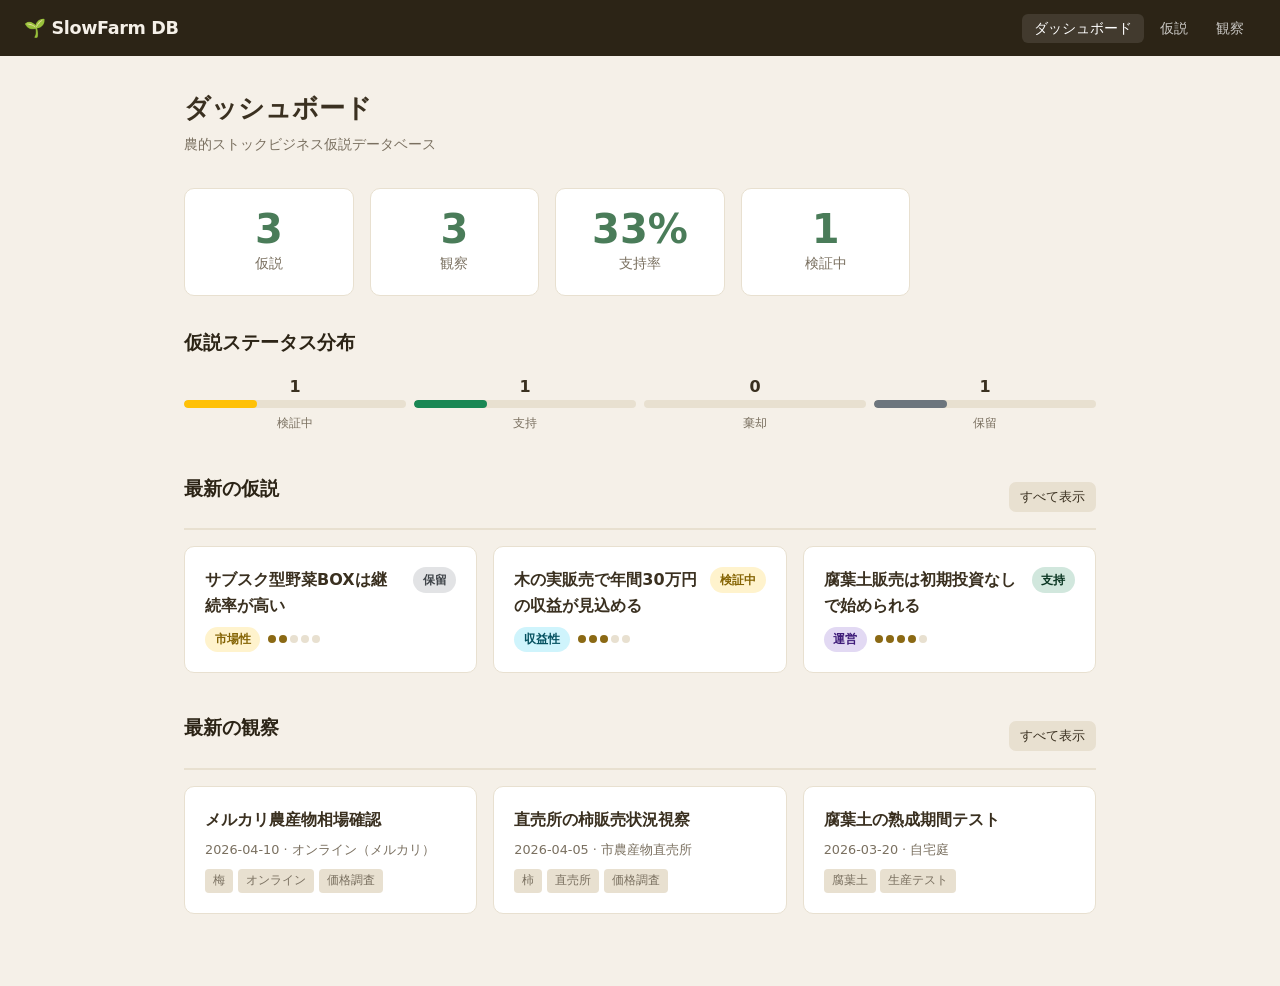
==== index.html @ cdff8b66 "初期実装: 農的ストックビジネス仮説DB" ====
<!DOCTYPE html>
<html lang="ja">
<head>
  <meta charset="UTF-8">
  <meta name="viewport" content="width=device-width, initial-scale=1.0">
  <title>ダッシュボード | SlowFarm DB</title>
  <link rel="stylesheet" href="style.css">
</head>
<body>
  <header>
    <a href="index.html" class="logo">🌱 SlowFarm DB</a>
    <nav>
      <ul>
        <li><a href="index.html" class="active">ダッシュボード</a></li>
        <li><a href="hypotheses.html">仮説</a></li>
        <li><a href="observations.html">観察</a></li>
      </ul>
    </nav>
  </header>

  <main>
    <div class="page-header">
      <div>
        <h1>ダッシュボード</h1>
        <p class="subtitle">農的ストックビジネス仮説データベース</p>
      </div>
    </div>

    <div class="stats-grid" id="statsGrid"></div>

    <div class="section">
      <h2>仮説ステータス分布</h2>
      <div class="status-chart" id="statusChart"></div>
    </div>

    <div class="section">
      <div class="section-header">
        <h2>最新の仮説</h2>
        <a href="hypotheses.html" class="btn btn-secondary btn-sm">すべて表示</a>
      </div>
      <div id="recentHypotheses"></div>
    </div>

    <div class="section">
      <div class="section-header">
        <h2>最新の観察</h2>
        <a href="observations.html" class="btn btn-secondary btn-sm">すべて表示</a>
      </div>
      <div id="recentObservations"></div>
    </div>
  </main>

  <script>
    const DB = {
      get: k => JSON.parse(localStorage.getItem(k) || '[]'),
      set: (k, v) => localStorage.setItem(k, JSON.stringify(v))
    };
    const KEYS = { h: 'saf_hypotheses', o: 'saf_observations' };

    function seedIfEmpty() {
      if (DB.get(KEYS.h).length > 0) return;
      DB.set(KEYS.h, [
        { id: 'h1', title: '木の実販売で年間30万円の収益が見込める', description: '庭木の果実（柿・梅・栗）を直売所やネット販売することで安定収益が得られる', category: '収益性', status: '検証中', confidence: 3, evidence: '近隣農家の直売所を視察。柿は1袋200円で週末に30袋販売しているのを確認', createdAt: '2026-04-01T00:00:00.000Z', observationIds: ['o1', 'o2'] },
        { id: 'h2', title: '腐葉土販売は初期投資なしで始められる', description: '落ち葉と有機廃棄物から腐葉土を作り、家庭菜園ユーザーへ販売する', category: '運営', status: '支持', confidence: 4, evidence: '1袋5Lを300円で販売。原材料費ほぼゼロ。月10袋=3000円のキャッシュフロー確認', createdAt: '2026-03-15T00:00:00.000Z', observationIds: ['o3'] },
        { id: 'h3', title: 'サブスク型野菜BOXは継続率が高い', description: '月次サブスクで季節野菜BOXを届けることで安定した顧客基盤を作れる', category: '市場性', status: '保留', confidence: 2, evidence: '知人3人に試験提供。継続意向あり2人、なし1人', createdAt: '2026-04-20T00:00:00.000Z', observationIds: [] }
      ]);
      DB.set(KEYS.o, [
        { id: 'o1', title: '直売所の柿販売状況視察', content: '土曜午前に農産物直売所を訪問。柿1袋（5個入り）200円が開店1時間で完売。出品者は高齢女性で木1本分を毎週出荷しているとのこと。', date: '2026-04-05', location: '市農産物直売所', tags: ['柿', '直売所', '価格調査'], hypothesisId: 'h1' },
        { id: 'o2', title: 'メルカリ農産物相場確認', content: '梅1kgが送料込み700-900円で取引されている。無農薬表記があると1200円まで上がる。レビュー評価が重要。', date: '2026-04-10', location: 'オンライン（メルカリ）', tags: ['梅', 'オンライン', '価格調査'], hypothesisId: 'h1' },
        { id: 'o3', title: '腐葉土の熟成期間テスト', content: '落ち葉を積んで3ヶ月後に確認。十分に腐熟していた。米ぬか追加で分解が早まることを確認。', date: '2026-03-20', location: '自宅庭', tags: ['腐葉土', '生産テスト'], hypothesisId: 'h2' }
      ]);
    }

    function confidenceHTML(n) {
      return '<span class="confidence">' + [1,2,3,4,5].map(i => '<span class="confidence-dot ' + (i<=n?'filled':'') + '"></span>').join('') + '</span>';
    }

    function render() {
      seedIfEmpty();
      const hyps = DB.get(KEYS.h);
      const obs = DB.get(KEYS.o);
      const supported = hyps.filter(h => h.status === '支持').length;

      document.getElementById('statsGrid').innerHTML =
        '<div class="stat-card"><div class="stat-value">' + hyps.length + '</div><div class="stat-label">仮説</div></div>' +
        '<div class="stat-card"><div class="stat-value">' + obs.length + '</div><div class="stat-label">観察</div></div>' +
        '<div class="stat-card"><div class="stat-value">' + (hyps.length ? Math.round(supported/hyps.length*100) : 0) + '%</div><div class="stat-label">支持率</div></div>' +
        '<div class="stat-card"><div class="stat-value">' + hyps.filter(h=>h.status==='検証中').length + '</div><div class="stat-label">検証中</div></div>';

      const statuses = ['検証中', '支持', '棄却', '保留'];
      const total = hyps.length || 1;
      document.getElementById('statusChart').innerHTML = statuses.map(s => {
        const count = hyps.filter(h => h.status === s).length;
        const pct = Math.round(count / total * 100);
        return '<div class="status-bar-item"><div class="status-bar-count">' + count + '</div><div class="status-bar"><div class="status-bar-fill fill-' + s + '" style="width:' + pct + '%"></div></div><div class="status-bar-label">' + s + '</div></div>';
      }).join('');

      const recentH = [...hyps].sort((a,b) => b.createdAt.localeCompare(a.createdAt)).slice(0, 5);
      document.getElementById('recentHypotheses').innerHTML = recentH.length
        ? '<div class="grid">' + recentH.map(h =>
            '<a href="hypothesis-detail.html?id=' + h.id + '" class="card card-link"><div class="card-header"><span class="card-title">' + h.title + '</span><span class="badge badge-' + h.status + '">' + h.status + '</span></div><div class="card-meta" style="display:flex;gap:0.5rem;align-items:center;margin-top:0.4rem"><span class="badge badge-' + h.category + '">' + h.category + '</span>' + confidenceHTML(h.confidence) + '</div></a>'
          ).join('') + '</div>'
        : '<div class="empty">仮説はまだありません</div>';

      const recentO = [...obs].sort((a,b) => b.date.localeCompare(a.date)).slice(0, 5);
      document.getElementById('recentObservations').innerHTML = recentO.length
        ? '<div class="grid">' + recentO.map(o =>
            '<div class="card"><div class="card-header"><span class="card-title">' + o.title + '</span></div><div class="card-meta">' + o.date + ' · ' + o.location + '</div><div class="tags">' + o.tags.map(t => '<span class="tag">' + t + '</span>').join('') + '</div></div>'
          ).join('') + '</div>'
        : '<div class="empty">観察はまだありません</div>';
    }

    render();
  </script>
</body>
</html>
---- style.css ----
:root {
  --green: #4a7c59;
  --green-light: #6aab7a;
  --earth: #8b6914;
  --beige: #f5f0e8;
  --beige-dark: #e8e0d0;
  --dark: #2c2416;
  --text: #3a3020;
  --muted: #7a7060;
  --white: #ffffff;
  --danger: #c0392b;
}

* { box-sizing: border-box; margin: 0; padding: 0; }

body {
  font-family: system-ui, -apple-system, sans-serif;
  background: var(--beige);
  color: var(--text);
  line-height: 1.6;
  min-height: 100vh;
}

header {
  background: var(--dark);
  color: var(--white);
  padding: 0 1.5rem;
  display: flex;
  align-items: center;
  justify-content: space-between;
  height: 56px;
  position: sticky;
  top: 0;
  z-index: 100;
}

.logo {
  font-weight: 700;
  font-size: 1.1rem;
  color: var(--beige);
  text-decoration: none;
  letter-spacing: -0.02em;
}

nav ul { list-style: none; display: flex; gap: 0.25rem; }

nav a {
  color: rgba(255,255,255,0.75);
  text-decoration: none;
  padding: 0.4rem 0.75rem;
  border-radius: 6px;
  font-size: 0.9rem;
  transition: all 0.15s;
}

nav a:hover, nav a.active {
  color: var(--white);
  background: rgba(255,255,255,0.1);
}

main {
  max-width: 960px;
  margin: 0 auto;
  padding: 2rem 1.5rem;
}

h1 { font-size: 1.6rem; font-weight: 700; margin-bottom: 0.25rem; }
h2 { font-size: 1.2rem; font-weight: 600; margin-bottom: 1rem; color: var(--dark); }
h3 { font-size: 1rem; font-weight: 600; }

.page-header {
  display: flex;
  align-items: center;
  justify-content: space-between;
  margin-bottom: 2rem;
}

.subtitle { color: var(--muted); font-size: 0.9rem; }

.card {
  background: var(--white);
  border: 1px solid var(--beige-dark);
  border-radius: 10px;
  padding: 1.25rem;
  transition: box-shadow 0.15s;
}

.card:hover { box-shadow: 0 2px 12px rgba(0,0,0,0.08); }

.card-link { text-decoration: none; color: inherit; display: block; }

.card-header {
  display: flex;
  align-items: flex-start;
  justify-content: space-between;
  gap: 0.75rem;
  margin-bottom: 0.5rem;
}

.card-title { font-weight: 600; font-size: 1rem; }
.card-meta { font-size: 0.8rem; color: var(--muted); margin-top: 0.25rem; }
.card-body { font-size: 0.9rem; color: var(--text); margin-top: 0.5rem; }

.grid {
  display: grid;
  grid-template-columns: repeat(auto-fill, minmax(280px, 1fr));
  gap: 1rem;
}

.stats-grid {
  display: grid;
  grid-template-columns: repeat(auto-fill, minmax(160px, 1fr));
  gap: 1rem;
  margin-bottom: 2rem;
}

.stat-card {
  background: var(--white);
  border: 1px solid var(--beige-dark);
  border-radius: 10px;
  padding: 1.25rem;
  text-align: center;
}

.stat-value {
  font-size: 2.5rem;
  font-weight: 700;
  color: var(--green);
  line-height: 1;
  margin-bottom: 0.25rem;
}

.stat-label { font-size: 0.85rem; color: var(--muted); }

.badge {
  display: inline-block;
  padding: 0.2rem 0.6rem;
  border-radius: 20px;
  font-size: 0.75rem;
  font-weight: 600;
  white-space: nowrap;
}

.badge-検証中 { background: #fff3cd; color: #856404; }
.badge-支持   { background: #d1e7dd; color: #0a3622; }
.badge-棄却   { background: #f8d7da; color: #58151c; }
.badge-保留   { background: #e2e3e5; color: #41464b; }
.badge-収益性 { background: #cff4fc; color: #055160; }
.badge-持続性 { background: #d1e7dd; color: #0a3622; }
.badge-市場性 { background: #fff3cd; color: #856404; }
.badge-運営   { background: #e2d9f3; color: #3d1a78; }

.confidence { display: flex; gap: 3px; align-items: center; }

.confidence-dot {
  width: 8px;
  height: 8px;
  border-radius: 50%;
  background: var(--beige-dark);
}

.confidence-dot.filled { background: var(--earth); }

.btn {
  display: inline-flex;
  align-items: center;
  gap: 0.4rem;
  padding: 0.5rem 1rem;
  border-radius: 7px;
  border: none;
  cursor: pointer;
  font-size: 0.9rem;
  font-weight: 500;
  transition: all 0.15s;
  text-decoration: none;
}

.btn-primary { background: var(--green); color: var(--white); }
.btn-primary:hover { background: var(--green-light); }
.btn-secondary { background: var(--beige-dark); color: var(--text); }
.btn-secondary:hover { background: #d8d0c0; }
.btn-danger { background: transparent; color: var(--danger); border: 1px solid var(--danger); }
.btn-danger:hover { background: var(--danger); color: var(--white); }
.btn-sm { padding: 0.3rem 0.7rem; font-size: 0.8rem; }

.filter-bar {
  display: flex;
  gap: 0.5rem;
  flex-wrap: wrap;
  margin-bottom: 1.5rem;
}

.filter-btn {
  padding: 0.3rem 0.85rem;
  border-radius: 20px;
  border: 1px solid var(--beige-dark);
  background: var(--white);
  cursor: pointer;
  font-size: 0.85rem;
  color: var(--muted);
  transition: all 0.15s;
}

.filter-btn:hover, .filter-btn.active {
  border-color: var(--green);
  color: var(--green);
  background: rgba(74, 124, 89, 0.08);
}

.modal-overlay {
  display: none;
  position: fixed;
  inset: 0;
  background: rgba(0,0,0,0.4);
  z-index: 200;
  align-items: center;
  justify-content: center;
  padding: 1rem;
}

.modal-overlay.open { display: flex; }

.modal {
  background: var(--white);
  border-radius: 12px;
  padding: 1.75rem;
  width: 100%;
  max-width: 520px;
  max-height: 90vh;
  overflow-y: auto;
}

.modal h2 { margin-bottom: 1.25rem; }

.modal-footer {
  display: flex;
  gap: 0.5rem;
  justify-content: flex-end;
  margin-top: 1.5rem;
}

.form-group { margin-bottom: 1rem; }

label {
  display: block;
  font-size: 0.85rem;
  font-weight: 500;
  margin-bottom: 0.35rem;
  color: var(--dark);
}

input[type="text"],
input[type="date"],
select,
textarea {
  width: 100%;
  padding: 0.5rem 0.75rem;
  border: 1px solid var(--beige-dark);
  border-radius: 7px;
  font-size: 0.9rem;
  background: var(--beige);
  color: var(--text);
  font-family: inherit;
  transition: border-color 0.15s;
}

input:focus, select:focus, textarea:focus {
  outline: none;
  border-color: var(--green);
  background: var(--white);
}

textarea { min-height: 90px; resize: vertical; }

.section { margin-bottom: 2.5rem; }

.section-header {
  display: flex;
  align-items: center;
  justify-content: space-between;
  margin-bottom: 1rem;
  padding-bottom: 0.5rem;
  border-bottom: 2px solid var(--beige-dark);
}

.tags { display: flex; flex-wrap: wrap; gap: 0.3rem; margin-top: 0.5rem; }

.tag {
  background: var(--beige-dark);
  color: var(--muted);
  padding: 0.15rem 0.5rem;
  border-radius: 4px;
  font-size: 0.75rem;
}

.empty {
  text-align: center;
  padding: 3rem 1rem;
  color: var(--muted);
  font-size: 0.95rem;
}

.back-link {
  display: inline-flex;
  align-items: center;
  gap: 0.4rem;
  color: var(--muted);
  text-decoration: none;
  font-size: 0.9rem;
  margin-bottom: 1.5rem;
}
.back-link:hover { color: var(--text); }

.detail-meta {
  display: flex;
  gap: 0.5rem;
  flex-wrap: wrap;
  align-items: center;
  margin-bottom: 0.75rem;
}

.detail-field { margin-bottom: 1.25rem; }

.detail-field-label {
  font-size: 0.8rem;
  font-weight: 600;
  text-transform: uppercase;
  letter-spacing: 0.05em;
  color: var(--muted);
  margin-bottom: 0.25rem;
}

.detail-field-value { font-size: 0.95rem; line-height: 1.6; }

.status-chart { display: flex; gap: 0.5rem; margin-bottom: 2rem; }

.status-bar-item { flex: 1; text-align: center; }

.status-bar {
  height: 8px;
  border-radius: 4px;
  background: var(--beige-dark);
  margin-bottom: 0.4rem;
  overflow: hidden;
}

.status-bar-fill {
  height: 100%;
  border-radius: 4px;
  transition: width 0.4s ease;
}

.fill-検証中 { background: #ffc107; }
.fill-支持   { background: #198754; }
.fill-棄却   { background: #dc3545; }
.fill-保留   { background: #6c757d; }

.status-bar-label { font-size: 0.75rem; color: var(--muted); }
.status-bar-count { font-size: 1rem; font-weight: 600; }

@media (max-width: 600px) {
  main { padding: 1.25rem 1rem; }
  .page-header { flex-direction: column; align-items: flex-start; gap: 0.75rem; }
  .stats-grid { grid-template-columns: repeat(2, 1fr); }
}
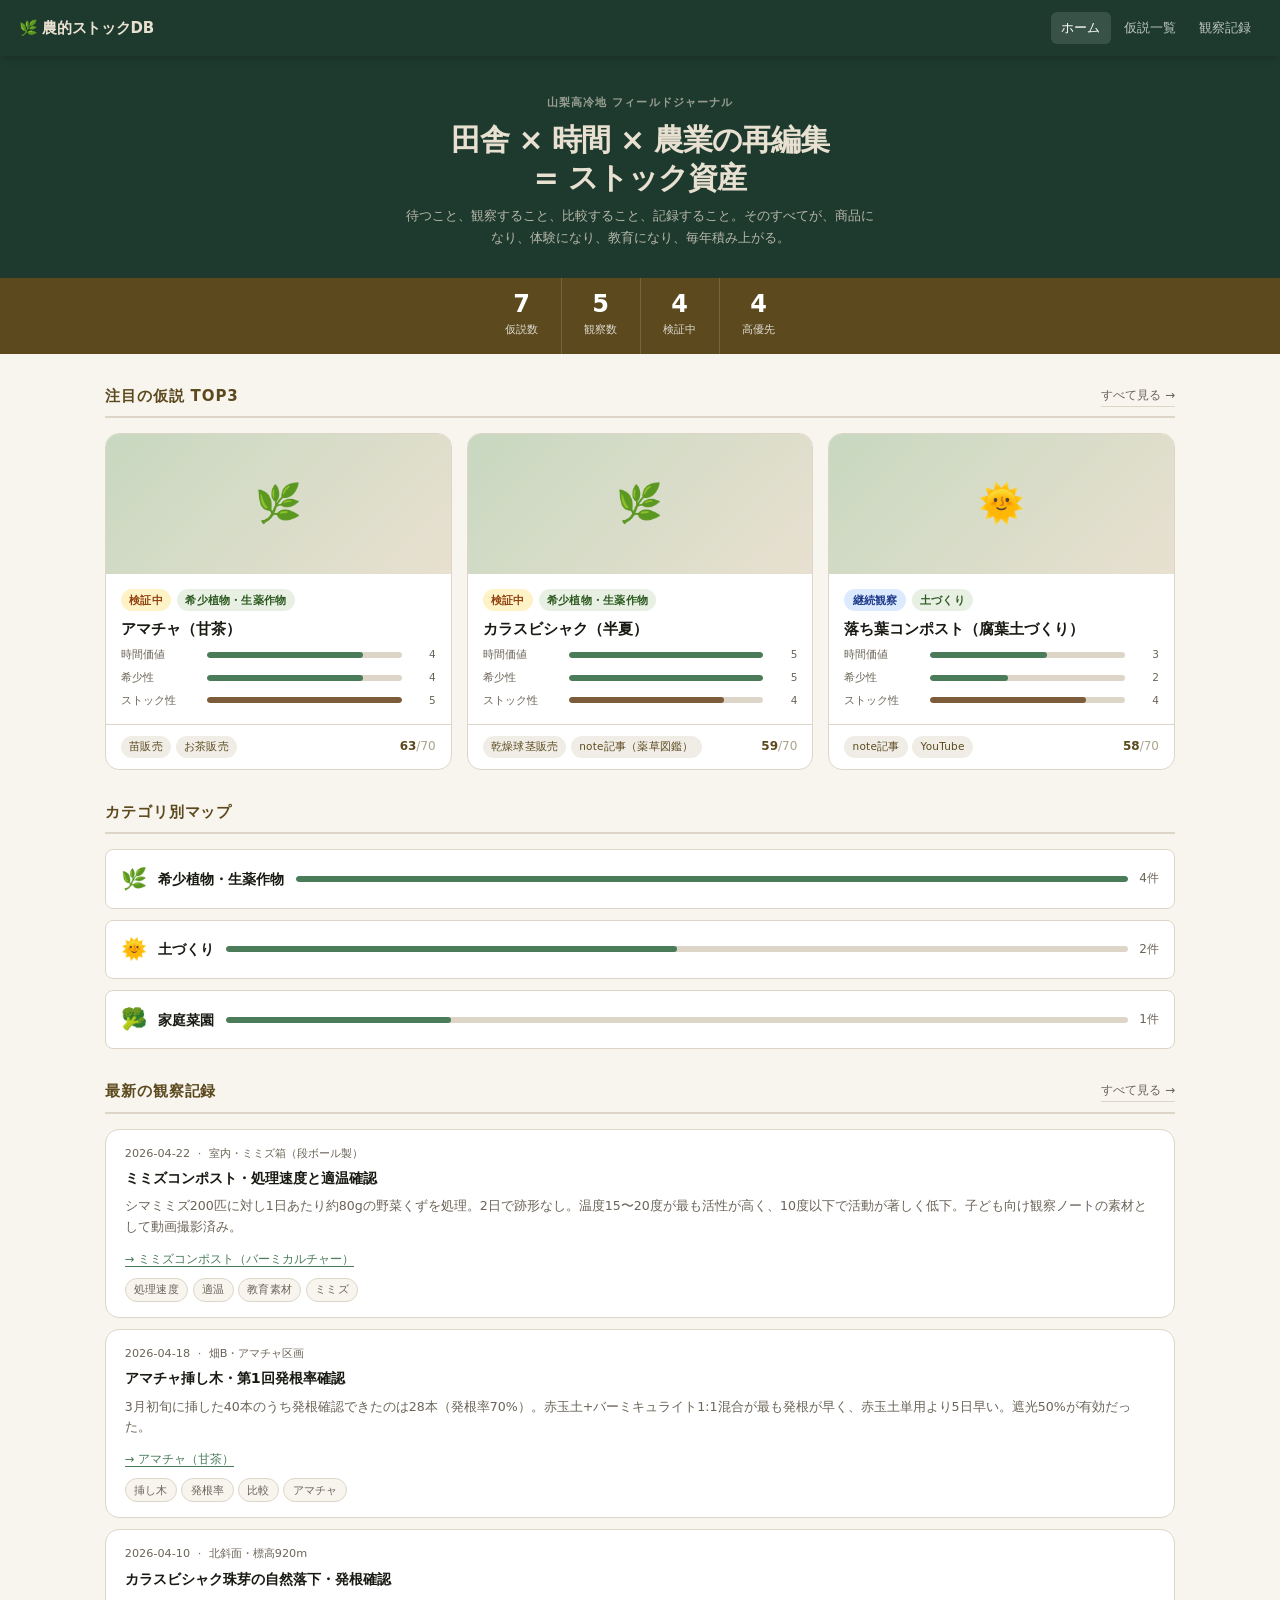
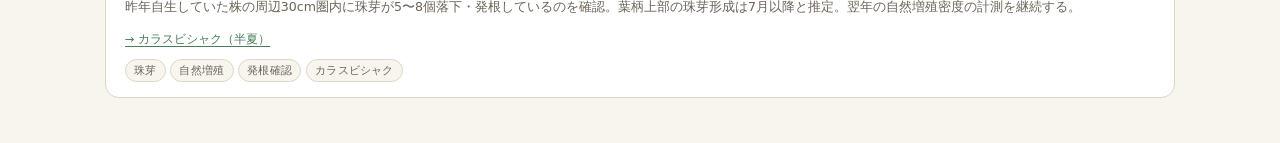
==== commit 3b5441f3: "index.html: ダッシュボード" ====
--- a/index.html
+++ b/index.html
@@ -3,114 +3,147 @@
 <head>
   <meta charset="UTF-8">
   <meta name="viewport" content="width=device-width, initial-scale=1.0">
-  <title>ダッシュボード | SlowFarm DB</title>
+  <title>農的ストックビジネス仮説DB</title>
   <link rel="stylesheet" href="style.css">
 </head>
 <body>
-  <header>
-    <a href="index.html" class="logo">🌱 SlowFarm DB</a>
-    <nav>
-      <ul>
-        <li><a href="index.html" class="active">ダッシュボード</a></li>
-        <li><a href="hypotheses.html">仮説</a></li>
-        <li><a href="observations.html">観察</a></li>
-      </ul>
-    </nav>
-  </header>
 
-  <main>
-    <div class="page-header">
-      <div>
-        <h1>ダッシュボード</h1>
-        <p class="subtitle">農的ストックビジネス仮説データベース</p>
-      </div>
+<nav class="nav">
+  <span class="nav__logo">&#x1F33F; 農的ストックDB</span>
+  <div class="nav__links">
+    <a href="index.html" class="nav__link nav__link--active">ホーム</a>
+    <a href="hypotheses.html" class="nav__link">仮説一覧</a>
+    <a href="observations.html" class="nav__link">観察記録</a>
+  </div>
+</nav>
+
+<div class="hero">
+  <p class="hero__eyebrow">山梨高冷地 フィールドジャーナル</p>
+  <h1 class="hero__title">田舎 &times; 時間 &times; 農業の再編集<br>= ストック資産</h1>
+  <p class="hero__sub">待つこと、観察すること、比較すること、記録すること。そのすべてが、商品になり、体験になり、教育になり、毎年積み上がる。</p>
+</div>
+
+<div class="stats-bar" id="statsBar"></div>
+
+<div class="container page">
+
+  <div class="section">
+    <div class="section__header">
+      <span class="section__title">注目の仮説 TOP3</span>
+      <a href="hypotheses.html" class="section__link">すべて見る &rarr;</a>
     </div>
+    <div class="grid-3" id="top3"></div>
+  </div>
 
-    <div class="stats-grid" id="statsGrid"></div>
+  <div class="section">
+    <div class="section__header">
+      <span class="section__title">カテゴリ別マップ</span>
+    </div>
+    <div class="cat-map" id="catMap"></div>
+  </div>
 
-    <div class="section">
-      <h2>仮説ステータス分布</h2>
-      <div class="status-chart" id="statusChart"></div>
+  <div class="section">
+    <div class="section__header">
+      <span class="section__title">最新の観察記録</span>
+      <a href="observations.html" class="section__link">すべて見る &rarr;</a>
     </div>
+    <div style="display:flex;flex-direction:column;gap:0.75rem" id="recentObs"></div>
+  </div>
 
-    <div class="section">
-      <div class="section-header">
-        <h2>最新の仮説</h2>
-        <a href="hypotheses.html" class="btn btn-secondary btn-sm">すべて表示</a>
-      </div>
-      <div id="recentHypotheses"></div>
-    </div>
+</div>
 
-    <div class="section">
-      <div class="section-header">
-        <h2>最新の観察</h2>
-        <a href="observations.html" class="btn btn-secondary btn-sm">すべて表示</a>
-      </div>
-      <div id="recentObservations"></div>
-    </div>
-  </main>
+<script src="data.js"></script>
+<script>
+var KEYS = { H:'saf_hypotheses', O:'saf_observations', INIT:'saf_initialized' };
+function getH() { return JSON.parse(localStorage.getItem(KEYS.H)||'[]'); }
+function getO() { return JSON.parse(localStorage.getItem(KEYS.O)||'[]'); }
+if (!localStorage.getItem(KEYS.INIT)) {
+  localStorage.setItem(KEYS.H, JSON.stringify(SAF_DATA.hypotheses));
+  localStorage.setItem(KEYS.O, JSON.stringify(SAF_DATA.observations));
+  localStorage.setItem(KEYS.INIT,'1');
+}
 
-  <script>
-    const DB = {
-      get: k => JSON.parse(localStorage.getItem(k) || '[]'),
-      set: (k, v) => localStorage.setItem(k, JSON.stringify(v))
-    };
-    const KEYS = { h: 'saf_hypotheses', o: 'saf_observations' };
+function totalScore(h) { return Object.values(h.scores).reduce(function(s,v){return s+v;},0); }
 
-    function seedIfEmpty() {
-      if (DB.get(KEYS.h).length > 0) return;
-      DB.set(KEYS.h, [
-        { id: 'h1', title: '木の実販売で年間30万円の収益が見込める', description: '庭木の果実（柿・梅・栗）を直売所やネット販売することで安定収益が得られる', category: '収益性', status: '検証中', confidence: 3, evidence: '近隣農家の直売所を視察。柿は1袋200円で週末に30袋販売しているのを確認', createdAt: '2026-04-01T00:00:00.000Z', observationIds: ['o1', 'o2'] },
-        { id: 'h2', title: '腐葉土販売は初期投資なしで始められる', description: '落ち葉と有機廃棄物から腐葉土を作り、家庭菜園ユーザーへ販売する', category: '運営', status: '支持', confidence: 4, evidence: '1袋5Lを300円で販売。原材料費ほぼゼロ。月10袋=3000円のキャッシュフロー確認', createdAt: '2026-03-15T00:00:00.000Z', observationIds: ['o3'] },
-        { id: 'h3', title: 'サブスク型野菜BOXは継続率が高い', description: '月次サブスクで季節野菜BOXを届けることで安定した顧客基盤を作れる', category: '市場性', status: '保留', confidence: 2, evidence: '知人3人に試験提供。継続意向あり2人、なし1人', createdAt: '2026-04-20T00:00:00.000Z', observationIds: [] }
-      ]);
-      DB.set(KEYS.o, [
-        { id: 'o1', title: '直売所の柿販売状況視察', content: '土曜午前に農産物直売所を訪問。柿1袋（5個入り）200円が開店1時間で完売。出品者は高齢女性で木1本分を毎週出荷しているとのこと。', date: '2026-04-05', location: '市農産物直売所', tags: ['柿', '直売所', '価格調査'], hypothesisId: 'h1' },
-        { id: 'o2', title: 'メルカリ農産物相場確認', content: '梅1kgが送料込み700-900円で取引されている。無農薬表記があると1200円まで上がる。レビュー評価が重要。', date: '2026-04-10', location: 'オンライン（メルカリ）', tags: ['梅', 'オンライン', '価格調査'], hypothesisId: 'h1' },
-        { id: 'o3', title: '腐葉土の熟成期間テスト', content: '落ち葉を積んで3ヶ月後に確認。十分に腐熟していた。米ぬか追加で分解が早まることを確認。', date: '2026-03-20', location: '自宅庭', tags: ['腐葉土', '生産テスト'], hypothesisId: 'h2' }
-      ]);
-    }
+var CAT_ICON = {'希少植物・生薬作物':'&#x1F33F;','土づくり':'&#x1F31E;','家庭菜園':'&#x1F966;'};
+var STATUS_CLS = {'検証前':'badge--pre','検証中':'badge--verif','支持':'badge--sup','棄却':'badge--rej','継続観察':'badge--cont'};
+function badge(s) { return '<span class="badge '+(STATUS_CLS[s]||'badge--pre')+'">'+ s +'</span>'; }
 
-    function confidenceHTML(n) {
-      return '<span class="confidence">' + [1,2,3,4,5].map(i => '<span class="confidence-dot ' + (i<=n?'filled':'') + '"></span>').join('') + '</span>';
-    }
+function stat(n, label) {
+  return '<div class="stat-item"><span class="stat-item__number">'+n+'</span><span class="stat-item__label">'+label+'</span></div>';
+}
 
-    function render() {
-      seedIfEmpty();
-      const hyps = DB.get(KEYS.h);
-      const obs = DB.get(KEYS.o);
-      const supported = hyps.filter(h => h.status === '支持').length;
+var TOP_SCORES = [
+  ['時間価値','timeValue','v'],
+  ['希少性','rarity','v'],
+  ['ストック性','stockability','b']
+];
+function miniBar(label, val, t) {
+  return '<div class="mini-score">'
+    +'<span class="mini-score__label">'+label+'</span>'
+    +'<div class="mini-score__bar"><div class="mini-score__fill fill--'+t+'" style="width:'+(val/5*100)+'%"></div></div>'
+    +'<span class="mini-score__val">'+val+'</span></div>';
+}
 
-      document.getElementById('statsGrid').innerHTML =
-        '<div class="stat-card"><div class="stat-value">' + hyps.length + '</div><div class="stat-label">仮説</div></div>' +
-        '<div class="stat-card"><div class="stat-value">' + obs.length + '</div><div class="stat-label">観察</div></div>' +
-        '<div class="stat-card"><div class="stat-value">' + (hyps.length ? Math.round(supported/hyps.length*100) : 0) + '%</div><div class="stat-label">支持率</div></div>' +
-        '<div class="stat-card"><div class="stat-value">' + hyps.filter(h=>h.status==='検証中').length + '</div><div class="stat-label">検証中</div></div>';
+function renderStats() {
+  var hs=getH(), os=getO();
+  document.getElementById('statsBar').innerHTML =
+    stat(hs.length,'仮説数')+stat(os.length,'観察数')+
+    stat(hs.filter(function(h){return h.status==='検証中';}).length,'検証中')+
+    stat(hs.filter(function(h){return h.scores.priority>=4;}).length,'高優先');
+}
 
-      const statuses = ['検証中', '支持', '棄却', '保留'];
-      const total = hyps.length || 1;
-      document.getElementById('statusChart').innerHTML = statuses.map(s => {
-        const count = hyps.filter(h => h.status === s).length;
-        const pct = Math.round(count / total * 100);
-        return '<div class="status-bar-item"><div class="status-bar-count">' + count + '</div><div class="status-bar"><div class="status-bar-fill fill-' + s + '" style="width:' + pct + '%"></div></div><div class="status-bar-label">' + s + '</div></div>';
-      }).join('');
+function renderTop3() {
+  var hs=getH();
+  var top3=[].concat(hs).sort(function(a,b){return totalScore(b)-totalScore(a);}).slice(0,3);
+  document.getElementById('top3').innerHTML = top3.map(function(h) {
+    var ts=totalScore(h), icon=CAT_ICON[h.category]||'&#x1F331;';
+    return '<a href="hypothesis-detail.html?id='+h.id+'" class="card card--link">'
+      +'<div class="card__img">'+icon+'</div>'
+      +'<div class="card__body">'
+      +'<div class="card__meta">'+badge(h.status)+'<span class="badge badge--cat">'+h.category+'</span></div>'
+      +'<div class="card__title">'+h.title+'</div>'
+      +'<div class="mini-scores" style="margin-top:0.5rem">'
+      +TOP_SCORES.map(function(x){return miniBar(x[0],h.scores[x[1]],x[2]);}).join('')
+      +'</div></div>'
+      +'<div class="card__footer">'
+      +'<div class="badges">'+h.monetizationPaths.slice(0,2).map(function(p){return '<span class="badge badge--path">'+p+'</span>';}).join('')+'</div>'
+      +'<span style="font-size:0.8rem;font-weight:700;color:var(--accent)">'+ts+'<span style="opacity:0.5;font-weight:400">/70</span></span>'
+      +'</div></a>';
+  }).join('');
+}
 
-      const recentH = [...hyps].sort((a,b) => b.createdAt.localeCompare(a.createdAt)).slice(0, 5);
-      document.getElementById('recentHypotheses').innerHTML = recentH.length
-        ? '<div class="grid">' + recentH.map(h =>
-            '<a href="hypothesis-detail.html?id=' + h.id + '" class="card card-link"><div class="card-header"><span class="card-title">' + h.title + '</span><span class="badge badge-' + h.status + '">' + h.status + '</span></div><div class="card-meta" style="display:flex;gap:0.5rem;align-items:center;margin-top:0.4rem"><span class="badge badge-' + h.category + '">' + h.category + '</span>' + confidenceHTML(h.confidence) + '</div></a>'
-          ).join('') + '</div>'
-        : '<div class="empty">仮説はまだありません</div>';
+function renderCatMap() {
+  var hs=getH(), cats={};
+  hs.forEach(function(h){ cats[h.category]=(cats[h.category]||0)+1; });
+  var max=Math.max.apply(null,Object.values(cats).concat([1]));
+  document.getElementById('catMap').innerHTML = Object.entries(cats).map(function(e) {
+    return '<div class="cat-map__item">'
+      +'<span style="font-size:1.4rem">'+(CAT_ICON[e[0]]||'&#x1F331;')+'</span>'
+      +'<span class="cat-map__name">'+e[0]+'</span>'
+      +'<div class="cat-map__bar"><div class="cat-map__fill" style="width:'+(e[1]/max*100).toFixed(0)+'%"></div></div>'
+      +'<span class="cat-map__count">'+e[1]+'件</span></div>';
+  }).join('');
+}
 
-      const recentO = [...obs].sort((a,b) => b.date.localeCompare(a.date)).slice(0, 5);
-      document.getElementById('recentObservations').innerHTML = recentO.length
-        ? '<div class="grid">' + recentO.map(o =>
-            '<div class="card"><div class="card-header"><span class="card-title">' + o.title + '</span></div><div class="card-meta">' + o.date + ' · ' + o.location + '</div><div class="tags">' + o.tags.map(t => '<span class="tag">' + t + '</span>').join('') + '</div></div>'
-          ).join('') + '</div>'
-        : '<div class="empty">観察はまだありません</div>';
-    }
+function renderRecentObs() {
+  var os=getO(), hs=getH();
+  var recent=[].concat(os).sort(function(a,b){return b.date.localeCompare(a.date);}).slice(0,3);
+  document.getElementById('recentObs').innerHTML = recent.length
+    ? recent.map(function(o) {
+        var h=hs.find(function(x){return x.id===o.hypothesisId;});
+        return '<div class="obs-card">'
+          +'<div class="obs-card__date-loc"><span>'+o.date+'</span><span>&middot;</span><span>'+o.location+'</span></div>'
+          +'<div class="obs-card__title">'+o.title+'</div>'
+          +'<div class="obs-card__content">'+o.content+'</div>'
+          +(h?'<a href="hypothesis-detail.html?id='+h.id+'" class="obs-card__hyp-link">&rarr; '+h.title+'</a>':'')
+          +'<div class="badges mt-1">'+o.tags.map(function(t){return '<span class="badge badge--tag">'+t+'</span>';}).join('')+'</div>'
+          +'</div>';
+      }).join('')
+    : '<div class="empty">観察記録がありません</div>';
+}
 
-    render();
-  </script>
+renderStats(); renderTop3(); renderCatMap(); renderRecentObs();
+</script>
 </body>
 </html>
--- a/style.css
+++ b/style.css
@@ -1,365 +1,628 @@
+/* =============================================================================
+   style.css — 農的ストックビジネス仮説DB
+   デザイン: 研究者のノート × 農業スタートアップ管理画面 × 田舎のフィールドジャーナル
+   ============================================================================= */
+
+/* --- CSS変数 ---------------------------------------------------------------- */
 :root {
-  --green: #4a7c59;
-  --green-light: #6aab7a;
-  --earth: #8b6914;
-  --beige: #f5f0e8;
-  --beige-dark: #e8e0d0;
-  --dark: #2c2416;
-  --text: #3a3020;
-  --muted: #7a7060;
-  --white: #ffffff;
-  --danger: #c0392b;
-}
-
-* { box-sizing: border-box; margin: 0; padding: 0; }
-
+  --bg: #f8f5ef;           /* 生成り背景 */
+  --header: #1e3a2f;       /* 深緑ヘッダー */
+  --card: #ffffff;
+  --accent: #5c4a1e;       /* 土色アクセント */
+  --accent-light: #8c7040;
+  --text: #1a1a14;
+  --muted: #6b6458;
+  --border: #ddd6c8;
+  --shadow: rgba(92,74,30,0.08);
+
+  /* ステータスカラー */
+  --s-pre:  #9e9e9e;
+  --s-verif:#f59e0b;
+  --s-sup:  #16a34a;
+  --s-rej:  #dc2626;
+  --s-cont: #2563eb;
+
+  /* スコアバーカラー */
+  --score-v: #4a7c59;   /* 価値スコア: 深緑 */
+  --score-b: #7c5c3a;   /* ビジネスポテンシャル: 茶 */
+  --score-e: #4a6e8a;   /* 実行指標: 藍 */
+
+  --radius: 8px;
+  --radius-lg: 14px;
+  --transition: 0.15s ease;
+}
+
+/* --- リセット --------------------------------------------------------------- */
+*, *::before, *::after { box-sizing: border-box; margin: 0; padding: 0; }
+html { font-size: 15px; }
 body {
-  font-family: system-ui, -apple-system, sans-serif;
-  background: var(--beige);
+  font-family: system-ui, -apple-system, 'Hiragino Kaku Gothic ProN', 'Yu Gothic', sans-serif;
+  background: var(--bg);
   color: var(--text);
-  line-height: 1.6;
+  line-height: 1.65;
   min-height: 100vh;
 }
-
-header {
-  background: var(--dark);
-  color: var(--white);
-  padding: 0 1.5rem;
+a { color: inherit; text-decoration: none; }
+ul, ol { list-style: none; }
+
+/* --- ナビゲーション --------------------------------------------------------- */
+.nav {
+  background: var(--header);
+  height: 56px;
   display: flex;
   align-items: center;
   justify-content: space-between;
-  height: 56px;
+  padding: 0 1.25rem;
   position: sticky;
   top: 0;
-  z-index: 100;
-}
-
-.logo {
+  z-index: 200;
+  box-shadow: 0 2px 8px rgba(0,0,0,0.2);
+}
+.nav__logo {
   font-weight: 700;
-  font-size: 1.1rem;
-  color: var(--beige);
-  text-decoration: none;
+  font-size: 1rem;
+  color: #e8e0d0;
   letter-spacing: -0.02em;
-}
-
-nav ul { list-style: none; display: flex; gap: 0.25rem; }
-
-nav a {
-  color: rgba(255,255,255,0.75);
-  text-decoration: none;
-  padding: 0.4rem 0.75rem;
+  display: flex;
+  align-items: center;
+  gap: 0.5rem;
+}
+.nav__links { display: flex; gap: 0.15rem; }
+.nav__link {
+  color: rgba(255,255,255,0.7);
+  font-size: 0.875rem;
+  padding: 0.35rem 0.7rem;
   border-radius: 6px;
-  font-size: 0.9rem;
-  transition: all 0.15s;
-}
-
-nav a:hover, nav a.active {
-  color: var(--white);
-  background: rgba(255,255,255,0.1);
-}
-
-main {
-  max-width: 960px;
+  transition: all var(--transition);
+}
+.nav__link:hover, .nav__link--active {
+  color: #fff;
+  background: rgba(255,255,255,0.12);
+}
+
+/* --- レイアウト ------------------------------------------------------------- */
+.container {
+  max-width: 1100px;
   margin: 0 auto;
-  padding: 2rem 1.5rem;
-}
-
-h1 { font-size: 1.6rem; font-weight: 700; margin-bottom: 0.25rem; }
-h2 { font-size: 1.2rem; font-weight: 600; margin-bottom: 1rem; color: var(--dark); }
-h3 { font-size: 1rem; font-weight: 600; }
-
-.page-header {
+  padding: 0 1rem;
+}
+.page { padding-bottom: 3rem; }
+
+.grid-2 {
+  display: grid;
+  grid-template-columns: 1fr;
+  gap: 1rem;
+}
+.grid-3 {
+  display: grid;
+  grid-template-columns: 1fr;
+  gap: 1rem;
+}
+@media (min-width: 600px) {
+  .grid-2 { grid-template-columns: repeat(2,1fr); }
+  .grid-3 { grid-template-columns: repeat(2,1fr); }
+}
+@media (min-width: 960px) {
+  .grid-3 { grid-template-columns: repeat(3,1fr); }
+}
+
+/* --- ヒーロー --------------------------------------------------------------- */
+.hero {
+  background: var(--header);
+  color: #e8e0d0;
+  padding: 2.5rem 1.25rem 2rem;
+  text-align: center;
+}
+.hero__eyebrow {
+  font-size: 0.75rem;
+  font-weight: 600;
+  letter-spacing: 0.1em;
+  text-transform: uppercase;
+  color: rgba(232,224,208,0.6);
+  margin-bottom: 0.6rem;
+}
+.hero__title {
+  font-size: clamp(1.4rem, 4vw, 2rem);
+  font-weight: 800;
+  line-height: 1.25;
+  margin-bottom: 0.6rem;
+  letter-spacing: -0.03em;
+}
+.hero__sub {
+  font-size: 0.875rem;
+  color: rgba(232,224,208,0.75);
+  max-width: 480px;
+  margin: 0 auto;
+}
+
+/* --- 統計バー --------------------------------------------------------------- */
+.stats-bar {
+  background: var(--accent);
+  color: #fff;
+  display: flex;
+  justify-content: center;
+  flex-wrap: wrap;
+  gap: 0;
+}
+.stat-item {
+  padding: 0.9rem 1.5rem;
+  text-align: center;
+  border-right: 1px solid rgba(255,255,255,0.15);
+}
+.stat-item:last-child { border-right: none; }
+.stat-item__number {
+  font-size: 1.6rem;
+  font-weight: 800;
+  line-height: 1;
+  display: block;
+}
+.stat-item__label {
+  font-size: 0.72rem;
+  opacity: 0.8;
+  margin-top: 0.15rem;
+}
+
+/* --- セクション ------------------------------------------------------------- */
+.section {
+  margin-top: 2rem;
+}
+.section__header {
   display: flex;
   align-items: center;
   justify-content: space-between;
-  margin-bottom: 2rem;
-}
-
-.subtitle { color: var(--muted); font-size: 0.9rem; }
-
+  margin-bottom: 1rem;
+  padding-bottom: 0.5rem;
+  border-bottom: 2px solid var(--border);
+}
+.section__title {
+  font-size: 1rem;
+  font-weight: 700;
+  color: var(--accent);
+  text-transform: uppercase;
+  letter-spacing: 0.06em;
+}
+.section__link {
+  font-size: 0.8rem;
+  color: var(--muted);
+  border-bottom: 1px solid var(--border);
+  transition: color var(--transition);
+}
+.section__link:hover { color: var(--accent); }
+
+/* --- カード ----------------------------------------------------------------- */
 .card {
-  background: var(--white);
-  border: 1px solid var(--beige-dark);
-  border-radius: 10px;
-  padding: 1.25rem;
-  transition: box-shadow 0.15s;
-}
-
-.card:hover { box-shadow: 0 2px 12px rgba(0,0,0,0.08); }
-
-.card-link { text-decoration: none; color: inherit; display: block; }
-
-.card-header {
-  display: flex;
-  align-items: flex-start;
+  background: var(--card);
+  border: 1px solid var(--border);
+  border-radius: var(--radius-lg);
+  overflow: hidden;
+  transition: box-shadow var(--transition), transform var(--transition);
+}
+.card:hover {
+  box-shadow: 0 4px 20px var(--shadow);
+  transform: translateY(-2px);
+}
+.card--link { display: block; cursor: pointer; }
+
+.card__img {
+  width: 100%;
+  height: 140px;
+  object-fit: cover;
+  background: linear-gradient(135deg, #c8d8c0 0%, #e8e0d0 100%);
+  display: flex;
+  align-items: center;
+  justify-content: center;
+  font-size: 2.5rem;
+}
+.card__body { padding: 1rem; }
+.card__footer {
+  padding: 0.75rem 1rem;
+  border-top: 1px solid var(--border);
+  display: flex;
+  align-items: center;
   justify-content: space-between;
-  gap: 0.75rem;
+}
+
+.card__meta {
+  display: flex;
+  align-items: center;
+  gap: 0.4rem;
+  flex-wrap: wrap;
   margin-bottom: 0.5rem;
 }
-
-.card-title { font-weight: 600; font-size: 1rem; }
-.card-meta { font-size: 0.8rem; color: var(--muted); margin-top: 0.25rem; }
-.card-body { font-size: 0.9rem; color: var(--text); margin-top: 0.5rem; }
-
-.grid {
-  display: grid;
-  grid-template-columns: repeat(auto-fill, minmax(280px, 1fr));
-  gap: 1rem;
-}
-
-.stats-grid {
-  display: grid;
-  grid-template-columns: repeat(auto-fill, minmax(160px, 1fr));
-  gap: 1rem;
-  margin-bottom: 2rem;
-}
-
-.stat-card {
-  background: var(--white);
-  border: 1px solid var(--beige-dark);
-  border-radius: 10px;
-  padding: 1.25rem;
-  text-align: center;
-}
-
-.stat-value {
-  font-size: 2.5rem;
+.card__title {
+  font-size: 1rem;
   font-weight: 700;
-  color: var(--green);
-  line-height: 1;
-  margin-bottom: 0.25rem;
-}
-
-.stat-label { font-size: 0.85rem; color: var(--muted); }
-
+  margin-bottom: 0.35rem;
+  line-height: 1.35;
+}
+.card__desc {
+  font-size: 0.82rem;
+  color: var(--muted);
+  line-height: 1.5;
+  margin-bottom: 0.75rem;
+  display: -webkit-box;
+  -webkit-line-clamp: 2;
+  -webkit-box-orient: vertical;
+  overflow: hidden;
+}
+
+/* --- バッジ ----------------------------------------------------------------- */
 .badge {
   display: inline-block;
-  padding: 0.2rem 0.6rem;
+  padding: 0.15rem 0.55rem;
   border-radius: 20px;
+  font-size: 0.7rem;
+  font-weight: 700;
+  white-space: nowrap;
+  letter-spacing: 0.02em;
+}
+.badge--cat {
+  background: #e8f0e4;
+  color: #2d5a20;
+}
+.badge--pre   { background: #f0f0f0; color: #555; }
+.badge--verif { background: #fef3c7; color: #92400e; }
+.badge--sup   { background: #dcfce7; color: #14532d; }
+.badge--rej   { background: #fee2e2; color: #7f1d1d; }
+.badge--cont  { background: #dbeafe; color: #1e3a8a; }
+
+.badge--path {
+  background: #f0ede6;
+  color: var(--accent);
+  font-weight: 500;
+}
+.badge--tag {
+  background: var(--bg);
+  color: var(--muted);
+  border: 1px solid var(--border);
+  font-weight: 400;
+}
+
+.badges { display: flex; flex-wrap: wrap; gap: 0.3rem; }
+
+/* --- スコア表示 ------------------------------------------------------------- */
+/* カード上の簡易スコアバー */
+.mini-scores { display: flex; flex-direction: column; gap: 0.35rem; }
+.mini-score {
+  display: grid;
+  grid-template-columns: 80px 1fr 28px;
+  align-items: center;
+  gap: 0.4rem;
+}
+.mini-score__label { font-size: 0.7rem; color: var(--muted); }
+.mini-score__bar {
+  height: 6px;
+  background: var(--border);
+  border-radius: 3px;
+  overflow: hidden;
+}
+.mini-score__fill {
+  height: 100%;
+  border-radius: 3px;
+}
+.mini-score__val { font-size: 0.7rem; color: var(--muted); text-align: right; }
+
+/* 詳細ページのスコアグループ */
+.score-group {
+  margin-bottom: 1.25rem;
+}
+.score-group__title {
+  font-size: 0.7rem;
+  font-weight: 700;
+  text-transform: uppercase;
+  letter-spacing: 0.08em;
+  color: var(--muted);
+  margin-bottom: 0.6rem;
+  padding-bottom: 0.3rem;
+  border-bottom: 1px solid var(--border);
+}
+.score-item {
+  display: grid;
+  grid-template-columns: 110px 1fr 30px;
+  align-items: center;
+  gap: 0.5rem;
+  margin-bottom: 0.45rem;
+}
+.score-item__label { font-size: 0.78rem; color: var(--text); }
+.score-item__bar {
+  height: 8px;
+  background: var(--border);
+  border-radius: 4px;
+  overflow: hidden;
+}
+.score-item__fill {
+  height: 100%;
+  border-radius: 4px;
+  transition: width 0.5s ease;
+}
+.fill--v { background: var(--score-v); }
+.fill--b { background: var(--score-b); }
+.fill--e { background: var(--score-e); }
+.score-item__val {
   font-size: 0.75rem;
   font-weight: 600;
-  white-space: nowrap;
-}
-
-.badge-検証中 { background: #fff3cd; color: #856404; }
-.badge-支持   { background: #d1e7dd; color: #0a3622; }
-.badge-棄却   { background: #f8d7da; color: #58151c; }
-.badge-保留   { background: #e2e3e5; color: #41464b; }
-.badge-収益性 { background: #cff4fc; color: #055160; }
-.badge-持続性 { background: #d1e7dd; color: #0a3622; }
-.badge-市場性 { background: #fff3cd; color: #856404; }
-.badge-運営   { background: #e2d9f3; color: #3d1a78; }
-
-.confidence { display: flex; gap: 3px; align-items: center; }
-
-.confidence-dot {
-  width: 8px;
-  height: 8px;
-  border-radius: 50%;
-  background: var(--beige-dark);
-}
-
-.confidence-dot.filled { background: var(--earth); }
-
+  text-align: right;
+  color: var(--muted);
+}
+
+.total-score-box {
+  background: var(--header);
+  color: #e8e0d0;
+  border-radius: var(--radius);
+  padding: 1rem 1.25rem;
+  text-align: center;
+  margin-bottom: 1.25rem;
+}
+.total-score-box__label { font-size: 0.75rem; opacity: 0.7; }
+.total-score-box__value {
+  font-size: 2.5rem;
+  font-weight: 800;
+  line-height: 1;
+}
+.total-score-box__max { font-size: 1rem; opacity: 0.5; }
+
+/* --- フィルタバー ----------------------------------------------------------- */
+.filter-bar {
+  display: flex;
+  gap: 0.5rem;
+  flex-wrap: wrap;
+  align-items: center;
+  margin: 1.25rem 0;
+  padding: 0.75rem 1rem;
+  background: var(--card);
+  border: 1px solid var(--border);
+  border-radius: var(--radius);
+}
+.filter-bar select,
+.filter-bar input[type="month"] {
+  padding: 0.35rem 0.65rem;
+  border: 1px solid var(--border);
+  border-radius: 6px;
+  font-size: 0.82rem;
+  background: var(--bg);
+  color: var(--text);
+  font-family: inherit;
+}
+.filter-bar select:focus,
+.filter-bar input:focus { outline: none; border-color: var(--accent); }
+.filter-count { font-size: 0.8rem; color: var(--muted); margin-left: auto; }
+
+/* --- ボタン ----------------------------------------------------------------- */
 .btn {
   display: inline-flex;
   align-items: center;
-  gap: 0.4rem;
-  padding: 0.5rem 1rem;
+  gap: 0.35rem;
+  padding: 0.45rem 1rem;
   border-radius: 7px;
   border: none;
   cursor: pointer;
-  font-size: 0.9rem;
-  font-weight: 500;
-  transition: all 0.15s;
+  font-size: 0.875rem;
+  font-weight: 600;
+  transition: all var(--transition);
+  font-family: inherit;
   text-decoration: none;
 }
-
-.btn-primary { background: var(--green); color: var(--white); }
-.btn-primary:hover { background: var(--green-light); }
-.btn-secondary { background: var(--beige-dark); color: var(--text); }
-.btn-secondary:hover { background: #d8d0c0; }
-.btn-danger { background: transparent; color: var(--danger); border: 1px solid var(--danger); }
-.btn-danger:hover { background: var(--danger); color: var(--white); }
-.btn-sm { padding: 0.3rem 0.7rem; font-size: 0.8rem; }
-
-.filter-bar {
-  display: flex;
-  gap: 0.5rem;
-  flex-wrap: wrap;
-  margin-bottom: 1.5rem;
-}
-
-.filter-btn {
-  padding: 0.3rem 0.85rem;
-  border-radius: 20px;
-  border: 1px solid var(--beige-dark);
-  background: var(--white);
-  cursor: pointer;
-  font-size: 0.85rem;
-  color: var(--muted);
-  transition: all 0.15s;
-}
-
-.filter-btn:hover, .filter-btn.active {
-  border-color: var(--green);
-  color: var(--green);
-  background: rgba(74, 124, 89, 0.08);
-}
-
+.btn--primary { background: var(--accent); color: #fff; }
+.btn--primary:hover { background: var(--accent-light); }
+.btn--ghost {
+  background: transparent;
+  color: var(--muted);
+  border: 1px solid var(--border);
+}
+.btn--ghost:hover { background: var(--bg); color: var(--text); }
+.btn--sm { padding: 0.3rem 0.7rem; font-size: 0.78rem; }
+
+/* --- モーダル --------------------------------------------------------------- */
 .modal-overlay {
-  display: none;
   position: fixed;
   inset: 0;
-  background: rgba(0,0,0,0.4);
-  z-index: 200;
+  background: rgba(0,0,0,0.45);
+  z-index: 300;
+  display: flex;
   align-items: center;
   justify-content: center;
   padding: 1rem;
 }
-
-.modal-overlay.open { display: flex; }
-
+.modal-overlay[hidden] { display: none; }
 .modal {
-  background: var(--white);
-  border-radius: 12px;
-  padding: 1.75rem;
+  background: var(--card);
+  border-radius: var(--radius-lg);
   width: 100%;
-  max-width: 520px;
+  max-width: 540px;
   max-height: 90vh;
   overflow-y: auto;
-}
-
-.modal h2 { margin-bottom: 1.25rem; }
-
-.modal-footer {
+  box-shadow: 0 20px 60px rgba(0,0,0,0.25);
+}
+.modal__header {
+  display: flex;
+  align-items: center;
+  justify-content: space-between;
+  padding: 1.25rem 1.5rem 0;
+}
+.modal__header h2 { font-size: 1rem; font-weight: 700; }
+.modal__close {
+  background: none;
+  border: none;
+  font-size: 1.2rem;
+  cursor: pointer;
+  color: var(--muted);
+  padding: 0.2rem;
+}
+.modal__body { padding: 1rem 1.5rem; }
+.modal__footer {
+  padding: 0.75rem 1.5rem 1.25rem;
   display: flex;
   gap: 0.5rem;
   justify-content: flex-end;
-  margin-top: 1.5rem;
-}
-
-.form-group { margin-bottom: 1rem; }
-
-label {
+}
+
+/* --- フォーム --------------------------------------------------------------- */
+.form-group { margin-bottom: 0.9rem; }
+Label, .form-label {
   display: block;
-  font-size: 0.85rem;
-  font-weight: 500;
-  margin-bottom: 0.35rem;
-  color: var(--dark);
-}
-
-input[type="text"],
-input[type="date"],
-select,
-textarea {
+  font-size: 0.8rem;
+  font-weight: 600;
+  margin-bottom: 0.3rem;
+  color: var(--accent);
+}
+.form-control {
   width: 100%;
-  padding: 0.5rem 0.75rem;
-  border: 1px solid var(--beige-dark);
-  border-radius: 7px;
-  font-size: 0.9rem;
-  background: var(--beige);
+  padding: 0.45rem 0.75rem;
+  border: 1px solid var(--border);
+  border-radius: 6px;
+  font-size: 0.875rem;
+  background: var(--bg);
   color: var(--text);
   font-family: inherit;
-  transition: border-color 0.15s;
-}
-
-input:focus, select:focus, textarea:focus {
-  outline: none;
-  border-color: var(--green);
-  background: var(--white);
-}
-
-textarea { min-height: 90px; resize: vertical; }
-
-.section { margin-bottom: 2.5rem; }
-
-.section-header {
+  transition: border-color var(--transition);
+}
+.form-control:focus { outline: none; border-color: var(--accent); background: #fff; }
+textarea.form-control { min-height: 80px; resize: vertical; }
+
+/* --- ページヘッダー --------------------------------------------------------- */
+.page-header {
   display: flex;
   align-items: center;
   justify-content: space-between;
+  padding: 1.5rem 0 0;
+  margin-bottom: 0.25rem;
+}
+.page-header h1 { font-size: 1.4rem; font-weight: 800; }
+.page-subtitle { font-size: 0.82rem; color: var(--muted); margin-bottom: 0.5rem; }
+
+/* --- 詳細ページ ------------------------------------------------------------- */
+.detail-header {
+  background: var(--header);
+  color: #e8e0d0;
+  padding: 1.75rem 1.25rem 1.5rem;
+}
+.detail-header__meta { display: flex; gap: 0.4rem; flex-wrap: wrap; margin-bottom: 0.6rem; }
+.detail-header__title {
+  font-size: clamp(1.2rem, 3vw, 1.75rem);
+  font-weight: 800;
+  line-height: 1.25;
+  margin-bottom: 0.5rem;
+}
+.detail-header__date { font-size: 0.78rem; opacity: 0.6; }
+
+.back-link {
+  display: inline-flex;
+  align-items: center;
+  gap: 0.3rem;
+  color: rgba(232,224,208,0.7);
+  font-size: 0.82rem;
   margin-bottom: 1rem;
-  padding-bottom: 0.5rem;
-  border-bottom: 2px solid var(--beige-dark);
-}
-
-.tags { display: flex; flex-wrap: wrap; gap: 0.3rem; margin-top: 0.5rem; }
-
-.tag {
-  background: var(--beige-dark);
-  color: var(--muted);
-  padding: 0.15rem 0.5rem;
-  border-radius: 4px;
+  transition: color var(--transition);
+}
+.back-link:hover { color: #e8e0d0; }
+
+.detail-section { margin-top: 1.5rem; }
+.detail-section h3 {
   font-size: 0.75rem;
-}
-
+  font-weight: 700;
+  text-transform: uppercase;
+  letter-spacing: 0.08em;
+  color: var(--accent);
+  margin-bottom: 0.6rem;
+  padding-bottom: 0.35rem;
+  border-bottom: 2px solid var(--border);
+}
+.detail-section p { font-size: 0.9rem; line-height: 1.7; color: var(--text); }
+
+.checklist { display: flex; flex-direction: column; gap: 0.4rem; }
+.checklist__item {
+  display: flex;
+  align-items: flex-start;
+  gap: 0.5rem;
+  font-size: 0.875rem;
+  padding: 0.4rem 0;
+  border-bottom: 1px solid var(--border);
+}
+.checklist__item:last-child { border-bottom: none; }
+.checklist__icon { color: var(--score-v); margin-top: 0.1rem; flex-shrink: 0; }
+
+/* --- 観察カード ------------------------------------------------------------- */
+.obs-card {
+  background: var(--card);
+  border: 1px solid var(--border);
+  border-radius: var(--radius-lg);
+  padding: 1rem 1.25rem;
+  transition: box-shadow var(--transition);
+}
+.obs-card:hover { box-shadow: 0 2px 12px var(--shadow); }
+.obs-card__date-loc {
+  font-size: 0.75rem;
+  color: var(--muted);
+  margin-bottom: 0.25rem;
+  display: flex;
+  gap: 0.5rem;
+}
+.obs-card__title { font-weight: 700; font-size: 0.95rem; margin-bottom: 0.4rem; }
+.obs-card__content {
+  font-size: 0.84rem;
+  color: var(--muted);
+  line-height: 1.6;
+  margin-bottom: 0.6rem;
+  display: -webkit-box;
+  -webkit-line-clamp: 3;
+  -webkit-box-orient: vertical;
+  overflow: hidden;
+}
+.obs-card__hyp-link {
+  font-size: 0.78rem;
+  color: var(--score-v);
+  border-bottom: 1px solid currentColor;
+  display: inline;
+}
+
+/* --- カテゴリマップ --------------------------------------------------------- */
+.cat-map { display: flex; flex-direction: column; gap: 0.75rem; }
+.cat-map__item {
+  background: var(--card);
+  border: 1px solid var(--border);
+  border-radius: var(--radius);
+  padding: 0.75rem 1rem;
+  display: flex;
+  align-items: center;
+  justify-content: space-between;
+  gap: 0.75rem;
+}
+.cat-map__name { font-weight: 600; font-size: 0.9rem; }
+.cat-map__bar {
+  flex: 1;
+  height: 6px;
+  background: var(--border);
+  border-radius: 3px;
+  overflow: hidden;
+}
+.cat-map__fill {
+  height: 100%;
+  background: var(--score-v);
+  border-radius: 3px;
+}
+.cat-map__count { font-size: 0.8rem; color: var(--muted); white-space: nowrap; }
+
+/* --- ユーティリティ --------------------------------------------------------- */
+.mt-1 { margin-top: 0.5rem; }
+.mt-2 { margin-top: 1rem; }
+.mt-3 { margin-top: 1.5rem; }
 .empty {
   text-align: center;
-  padding: 3rem 1rem;
-  color: var(--muted);
-  font-size: 0.95rem;
-}
-
-.back-link {
-  display: inline-flex;
-  align-items: center;
-  gap: 0.4rem;
-  color: var(--muted);
-  text-decoration: none;
+  padding: 2.5rem 1rem;
+  color: var(--muted);
   font-size: 0.9rem;
-  margin-bottom: 1.5rem;
-}
-.back-link:hover { color: var(--text); }
-
-.detail-meta {
-  display: flex;
-  gap: 0.5rem;
-  flex-wrap: wrap;
-  align-items: center;
-  margin-bottom: 0.75rem;
-}
-
-.detail-field { margin-bottom: 1.25rem; }
-
-.detail-field-label {
-  font-size: 0.8rem;
-  font-weight: 600;
-  text-transform: uppercase;
-  letter-spacing: 0.05em;
-  color: var(--muted);
-  margin-bottom: 0.25rem;
-}
-
-.detail-field-value { font-size: 0.95rem; line-height: 1.6; }
-
-.status-chart { display: flex; gap: 0.5rem; margin-bottom: 2rem; }
-
-.status-bar-item { flex: 1; text-align: center; }
-
-.status-bar {
-  height: 8px;
-  border-radius: 4px;
-  background: var(--beige-dark);
-  margin-bottom: 0.4rem;
-  overflow: hidden;
-}
-
-.status-bar-fill {
-  height: 100%;
-  border-radius: 4px;
-  transition: width 0.4s ease;
-}
-
-.fill-検証中 { background: #ffc107; }
-.fill-支持   { background: #198754; }
-.fill-棄却   { background: #dc3545; }
-.fill-保留   { background: #6c757d; }
-
-.status-bar-label { font-size: 0.75rem; color: var(--muted); }
-.status-bar-count { font-size: 1rem; font-weight: 600; }
-
-@media (max-width: 600px) {
-  main { padding: 1.25rem 1rem; }
-  .page-header { flex-direction: column; align-items: flex-start; gap: 0.75rem; }
-  .stats-grid { grid-template-columns: repeat(2, 1fr); }
-}
+}
+.divider {
+  border: none;
+  border-top: 1px solid var(--border);
+  margin: 1.25rem 0;
+}
+
+/* --- レスポンシブ ----------------------------------------------------------- */
+@media (max-width: 480px) {
+  .stat-item { padding: 0.7rem 1rem; }
+  .stat-item__number { font-size: 1.3rem; }
+  .detail-header { padding: 1.25rem 1rem; }
+  .modal__body { padding: 0.75rem 1rem; }
+  .modal__footer { padding: 0.6rem 1rem 1rem; }
+}
